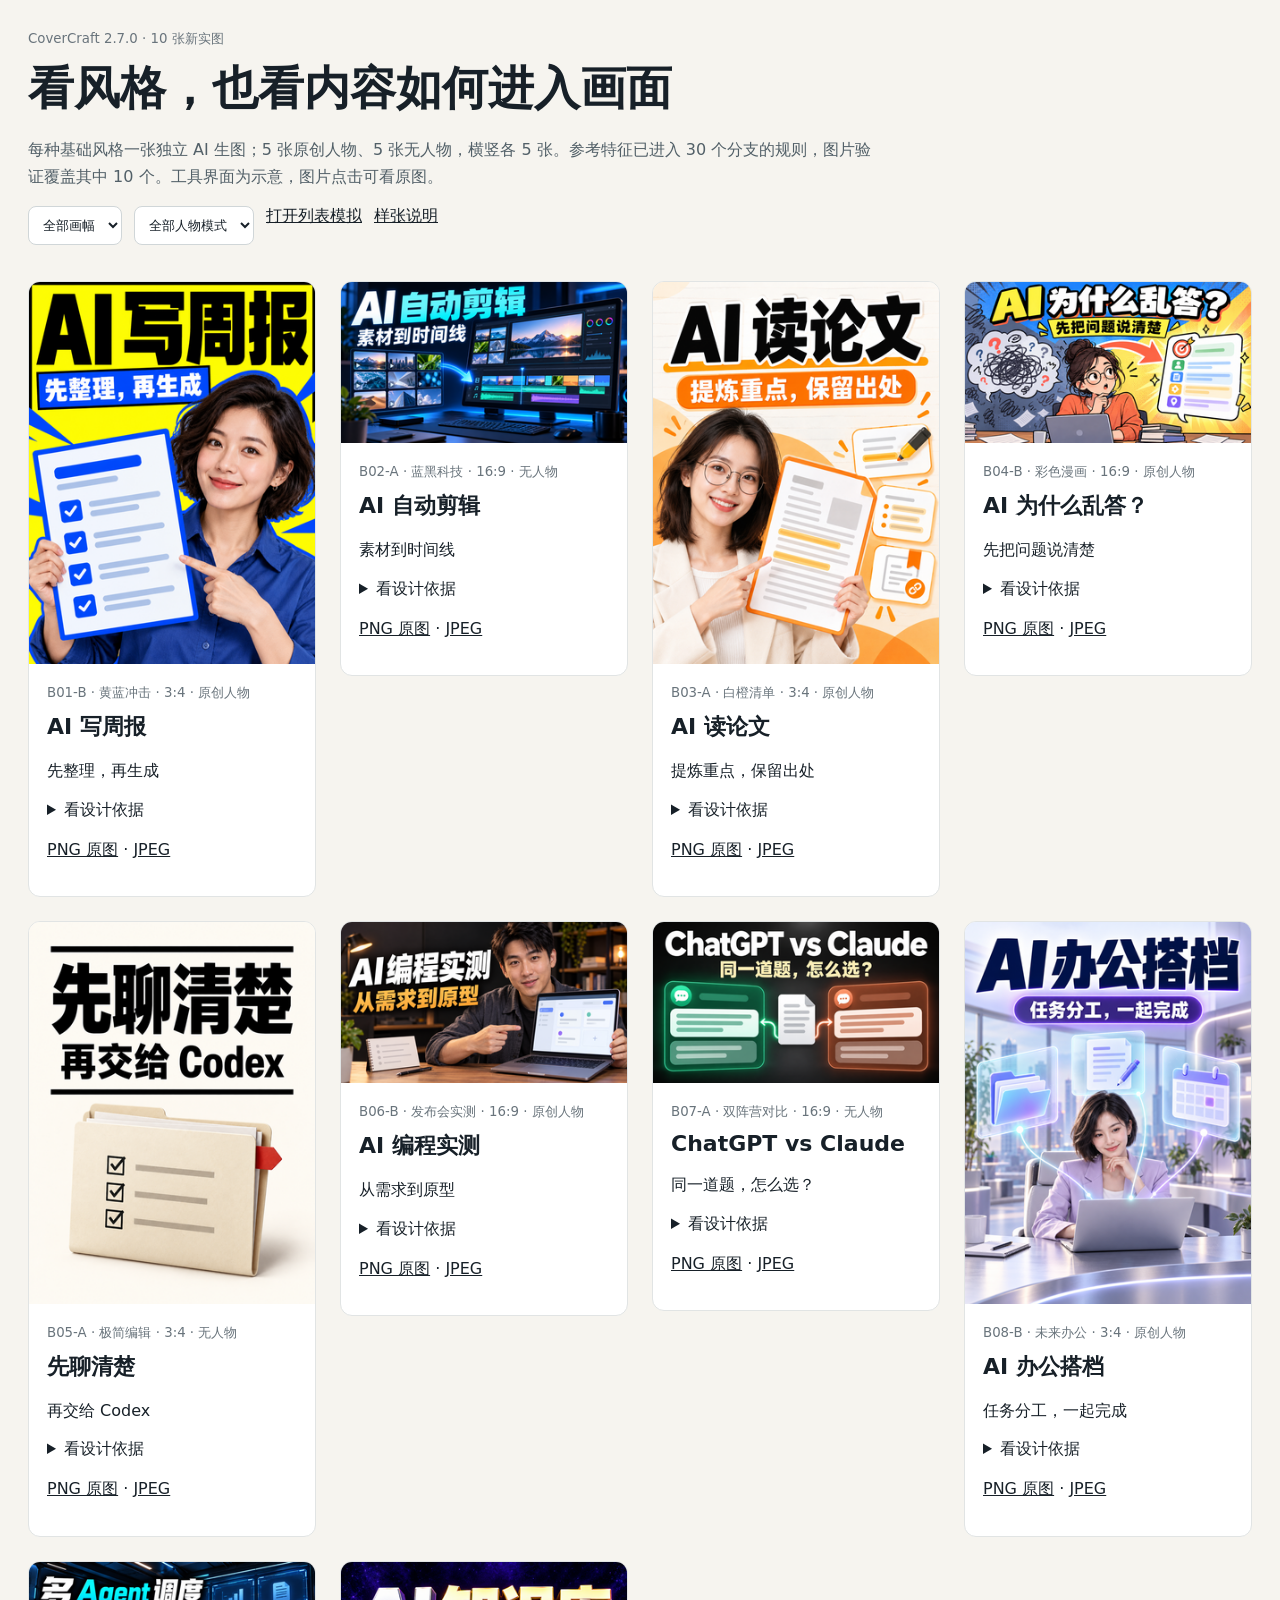
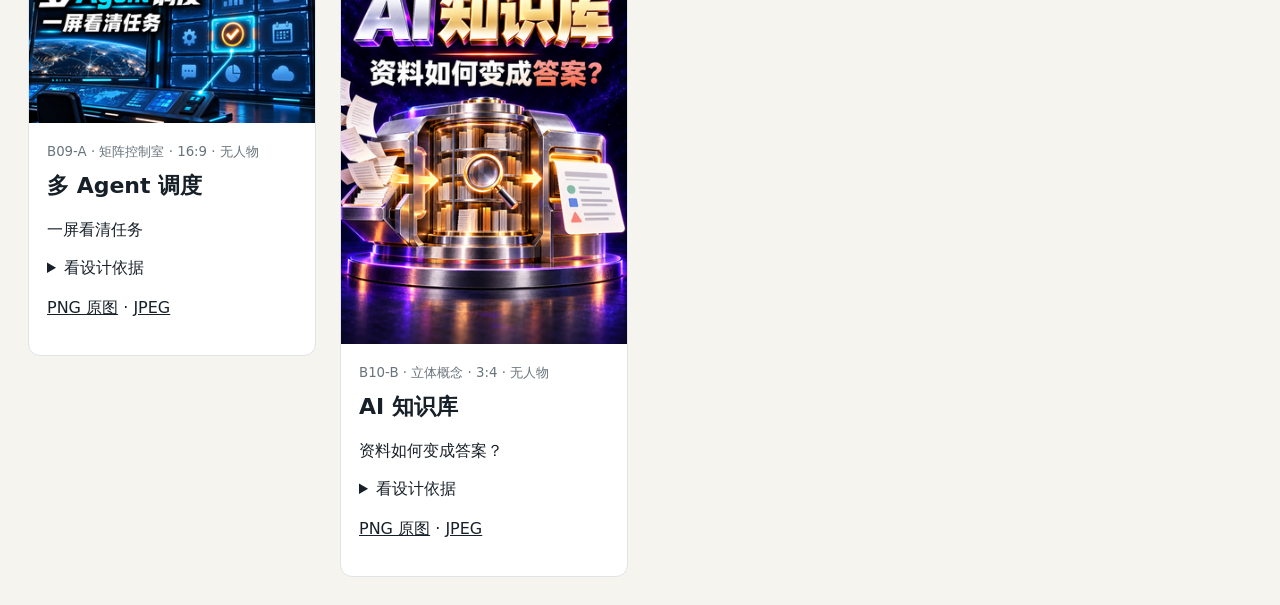
==== examples/integrated-styles-v3/index.html @ 3ae91609 "Integrate creator research across 30 branches and add 10 AI covers" ====
<!doctype html><html lang="zh-CN"><meta charset="utf-8"><meta name="viewport" content="width=device-width,initial-scale=1"><title>CoverCraft · 十种 AI 封面风格</title><style>*{box-sizing:border-box}body{margin:0;background:#f6f4ef;color:#172028;font:16px system-ui,sans-serif}header,main{max-width:1280px;margin:auto;padding:28px}h1{font-size:clamp(28px,4vw,46px);margin:10px 0}header p{max-width:850px;line-height:1.7;color:#526068}.filters{display:flex;gap:12px;flex-wrap:wrap}select,a{color:inherit}select{padding:10px;border:1px solid #d0d6d8;border-radius:8px;background:white}main{display:grid;grid-template-columns:repeat(auto-fit,minmax(280px,1fr));gap:24px;padding-top:8px}article{align-self:start;background:white;border:1px solid #e1e4e4;border-radius:12px;overflow:hidden}img{display:block;width:100%;height:auto}.info{padding:18px}small{color:#69747c}h2{font-size:22px;margin:10px 0}.info p{line-height:1.6}details p{color:#526068}a:hover{color:#245e9b}[hidden]{display:none}</style><header><small>CoverCraft 2.7.0 · 10 张新实图</small><h1>看风格，也看内容如何进入画面</h1><p>每种基础风格一张独立 AI 生图；5 张原创人物、5 张无人物，横竖各 5 张。参考特征已进入 30 个分支的规则，图片验证覆盖其中 10 个。工具界面为示意，图片点击可看原图。</p><div class="filters"><select id="ratio" aria-label="画幅"><option value="all">全部画幅</option><option value="16:9">横版</option><option value="3:4">竖版</option></select><select id="people" aria-label="人物"><option value="all">全部人物模式</option><option value="original_character">有人物</option><option value="none">无人物</option></select><a href="feed-preview.html">打开列表模拟</a><a href="README.md">样张说明</a></div></header><main><article data-ratio="3:4" data-people="original_character"><a href="../../cover-craft/assets/style-examples/01-b01-ai-weekly.png"><img src="../../cover-craft/assets/style-examples/thumbs/01-b01-ai-weekly.png" alt="AI 写周报"></a><div class="info"><small>B01-B · 黄蓝冲击 · 3:4 · 原创人物</small><h2>AI 写周报</h2><p>先整理，再生成</p><details><summary>看设计依据</summary><p>吸收黑底黄字、巨大标题与主体轮廓；换成黄蓝办公场景、新人物和周报主物件。</p></details><p><a href="../../cover-craft/assets/style-examples/01-b01-ai-weekly.png">PNG 原图</a> · <a href="jpeg/01-b01-ai-weekly.jpg">JPEG</a></p></div></article><article data-ratio="16:9" data-people="none"><a href="../../cover-craft/assets/style-examples/02-b02-ai-editing.png"><img src="../../cover-craft/assets/style-examples/thumbs/02-b02-ai-editing.png" alt="AI 自动剪辑"></a><div class="info"><small>B02-A · 蓝黑科技 · 16:9 · 无人物</small><h2>AI 自动剪辑</h2><p>素材到时间线</p><details><summary>看设计依据</summary><p>吸收彩色时间线与强标题层级，移除人物和宇宙背景，改成有统一透视的剪辑工作台。</p></details><p><a href="../../cover-craft/assets/style-examples/02-b02-ai-editing.png">PNG 原图</a> · <a href="jpeg/02-b02-ai-editing.jpg">JPEG</a></p></div></article><article data-ratio="3:4" data-people="original_character"><a href="../../cover-craft/assets/style-examples/03-b03-ai-paper.png"><img src="../../cover-craft/assets/style-examples/thumbs/03-b03-ai-paper.png" alt="AI 读论文"></a><div class="info"><small>B03-A · 白橙清单 · 3:4 · 原创人物</small><h2>AI 读论文</h2><p>提炼重点，保留出处</p><details><summary>看设计依据</summary><p>吸收浅底标题卡的层次和完整大字；延展为白橙功能卡，加入原创讲解人物与出处标记。</p></details><p><a href="../../cover-craft/assets/style-examples/03-b03-ai-paper.png">PNG 原图</a> · <a href="jpeg/03-b03-ai-paper.jpg">JPEG</a></p></div></article><article data-ratio="16:9" data-people="original_character"><a href="../../cover-craft/assets/style-examples/04-b04-ai-prompt.png"><img src="../../cover-craft/assets/style-examples/thumbs/04-b04-ai-prompt.png" alt="AI 为什么乱答？"></a><div class="info"><small>B04-B · 彩色漫画 · 16:9 · 原创人物</small><h2>AI 为什么乱答？</h2><p>先把问题说清楚</p><details><summary>看设计依据</summary><p>吸收漫画结果画面与粗描边文字；改为原创漫画角色和模糊到清晰的提问关系。</p></details><p><a href="../../cover-craft/assets/style-examples/04-b04-ai-prompt.png">PNG 原图</a> · <a href="jpeg/04-b04-ai-prompt.jpg">JPEG</a></p></div></article><article data-ratio="3:4" data-people="none"><a href="../../cover-craft/assets/style-examples/05-b05-ai-handoff.png"><img src="../../cover-craft/assets/style-examples/thumbs/05-b05-ai-handoff.png" alt="先聊清楚"></a><div class="info"><small>B05-A · 极简编辑 · 3:4 · 无人物</small><h2>先聊清楚</h2><p>再交给 Codex</p><details><summary>看设计依据</summary><p>吸收白底黑字与编辑式留白；移除两个人物，改成开发说明这个单一主对象。</p></details><p><a href="../../cover-craft/assets/style-examples/05-b05-ai-handoff.png">PNG 原图</a> · <a href="jpeg/05-b05-ai-handoff.jpg">JPEG</a></p></div></article><article data-ratio="16:9" data-people="original_character"><a href="../../cover-craft/assets/style-examples/06-b06-ai-coding.png"><img src="../../cover-craft/assets/style-examples/thumbs/06-b06-ai-coding.png" alt="AI 编程实测"></a><div class="info"><small>B06-B · 发布会实测 · 16:9 · 原创人物</small><h2>AI 编程实测</h2><p>从需求到原型</p><details><summary>看设计依据</summary><p>吸收真人与可展示实物的体验证据；把证书换成原型电脑，改成原创亚洲男讲解者与工作室构图。</p></details><p><a href="../../cover-craft/assets/style-examples/06-b06-ai-coding.png">PNG 原图</a> · <a href="jpeg/06-b06-ai-coding.jpg">JPEG</a></p></div></article><article data-ratio="16:9" data-people="none"><a href="../../cover-craft/assets/style-examples/07-b07-ai-models.png"><img src="../../cover-craft/assets/style-examples/thumbs/07-b07-ai-models.png" alt="ChatGPT vs Claude"></a><div class="info"><small>B07-A · 双阵营对比 · 16:9 · 无人物</small><h2>ChatGPT vs Claude</h2><p>同一道题，怎么选？</p><details><summary>看设计依据</summary><p>吸收绿与陶土两区和同等权重的对象；移除中间人物，加入同题输入卡，使用中立问题。</p></details><p><a href="../../cover-craft/assets/style-examples/07-b07-ai-models.png">PNG 原图</a> · <a href="jpeg/07-b07-ai-models.jpg">JPEG</a></p></div></article><article data-ratio="3:4" data-people="original_character"><a href="../../cover-craft/assets/style-examples/08-b08-ai-office.png"><img src="../../cover-craft/assets/style-examples/thumbs/08-b08-ai-office.png" alt="AI 办公搭档"></a><div class="info"><small>B08-B · 未来办公 · 3:4 · 原创人物</small><h2>AI 办公搭档</h2><p>任务分工，一起完成</p><details><summary>看设计依据</summary><p>吸收办公任务围绕主体的结构，改为普通原创人物、统一未来工作台和三块协作模块。</p></details><p><a href="../../cover-craft/assets/style-examples/08-b08-ai-office.png">PNG 原图</a> · <a href="jpeg/08-b08-ai-office.jpg">JPEG</a></p></div></article><article data-ratio="16:9" data-people="none"><a href="../../cover-craft/assets/style-examples/09-b09-ai-agents.png"><img src="../../cover-craft/assets/style-examples/thumbs/09-b09-ai-agents.png" alt="多 Agent 调度"></a><div class="info"><small>B09-A · 矩阵控制室 · 16:9 · 无人物</small><h2>多 Agent 调度</h2><p>一屏看清任务</p><details><summary>看设计依据</summary><p>取你提供的拼图第一行最右侧的矩阵结构；改为九格任务墙和无人物控制台，任务逻辑参考 C16-S2 与 C14-S2。</p></details><p><a href="../../cover-craft/assets/style-examples/09-b09-ai-agents.png">PNG 原图</a> · <a href="jpeg/09-b09-ai-agents.jpg">JPEG</a></p></div></article><article data-ratio="3:4" data-people="none"><a href="../../cover-craft/assets/style-examples/10-b10-ai-knowledge.png"><img src="../../cover-craft/assets/style-examples/thumbs/10-b10-ai-knowledge.png" alt="AI 知识库"></a><div class="info"><small>B10-B · 立体概念 · 3:4 · 无人物</small><h2>AI 知识库</h2><p>资料如何变成答案？</p><details><summary>看设计依据</summary><p>吸收金属立体主物和轮廓光；去掉人物、王冠和模型标志，延展为可看懂内部关系的知识库器物。</p></details><p><a href="../../cover-craft/assets/style-examples/10-b10-ai-knowledge.png">PNG 原图</a> · <a href="jpeg/10-b10-ai-knowledge.jpg">JPEG</a></p></div></article></main><script>const ratio=document.querySelector('#ratio'),people=document.querySelector('#people');function filter(){document.querySelectorAll('article').forEach(c=>c.hidden=(ratio.value!=='all'&&c.dataset.ratio!==ratio.value)||(people.value!=='all'&&c.dataset.people!==people.value))}ratio.onchange=people.onchange=filter;</script></html>
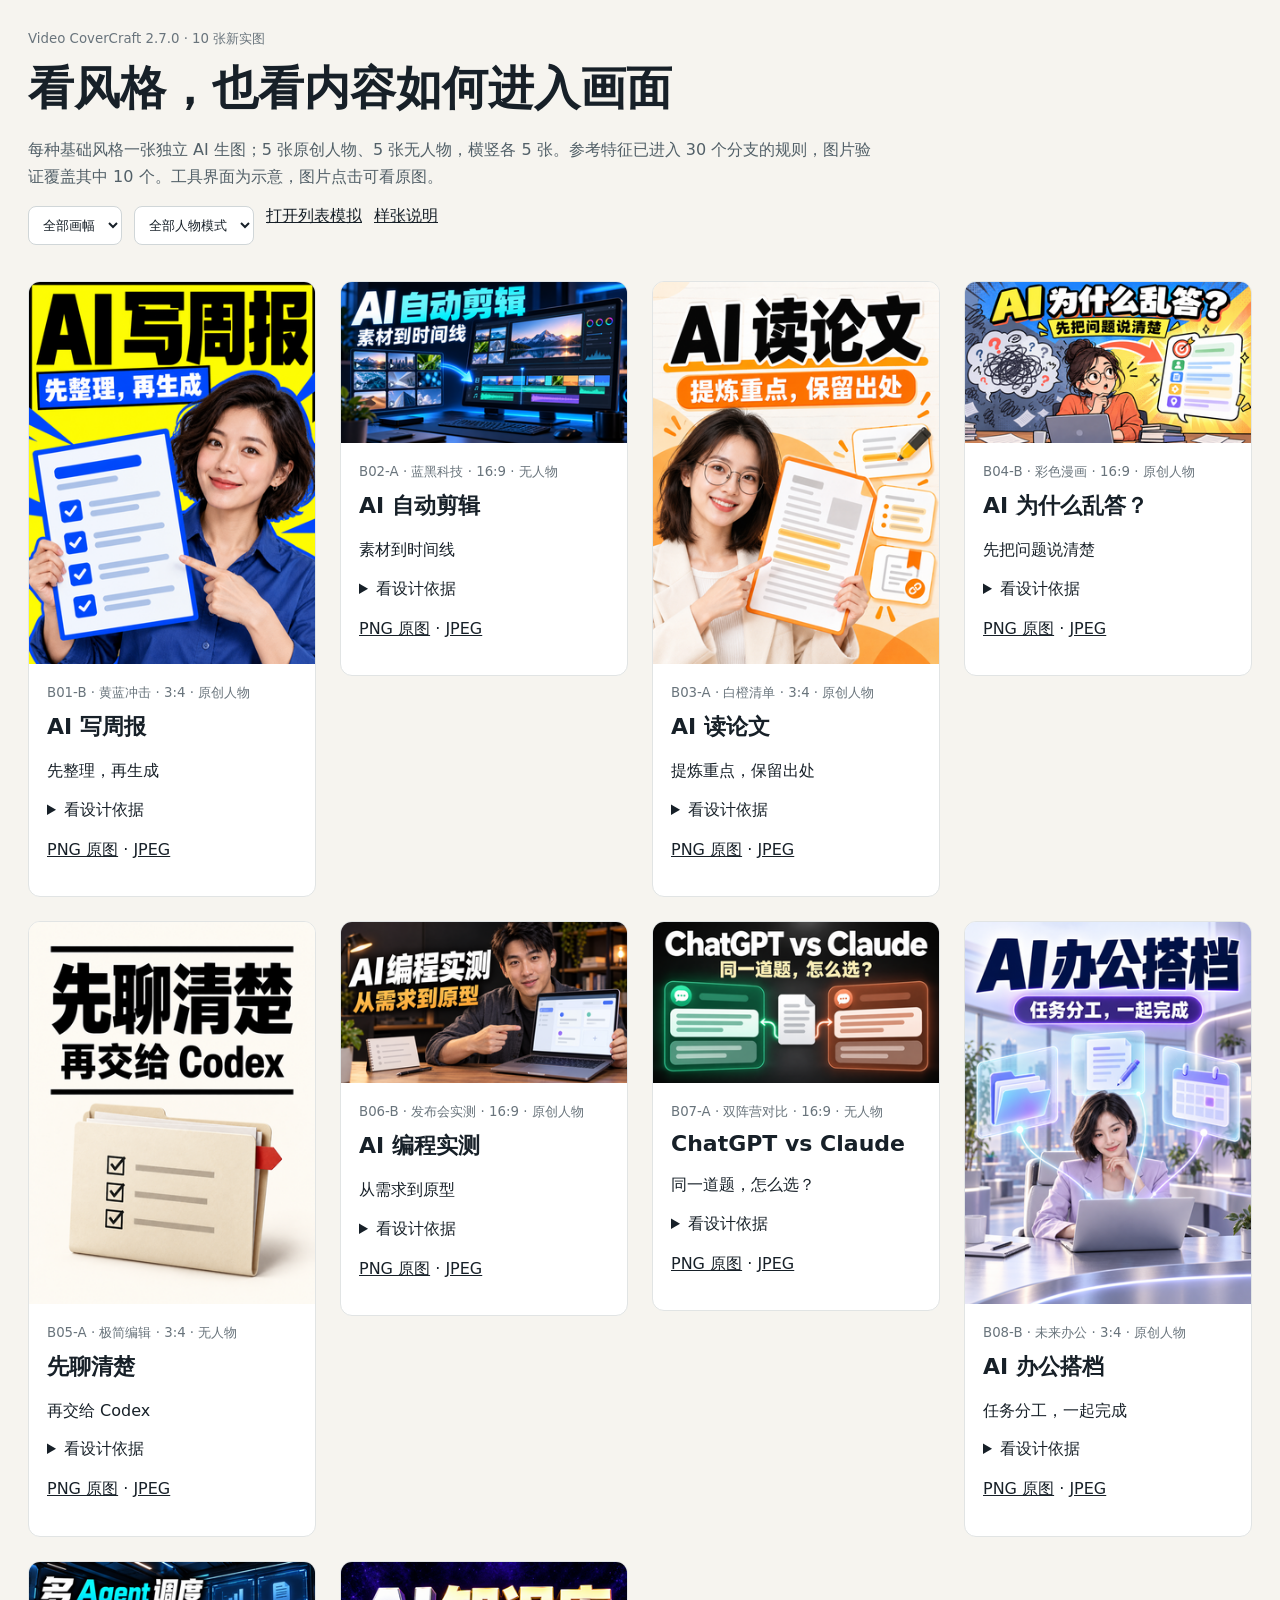
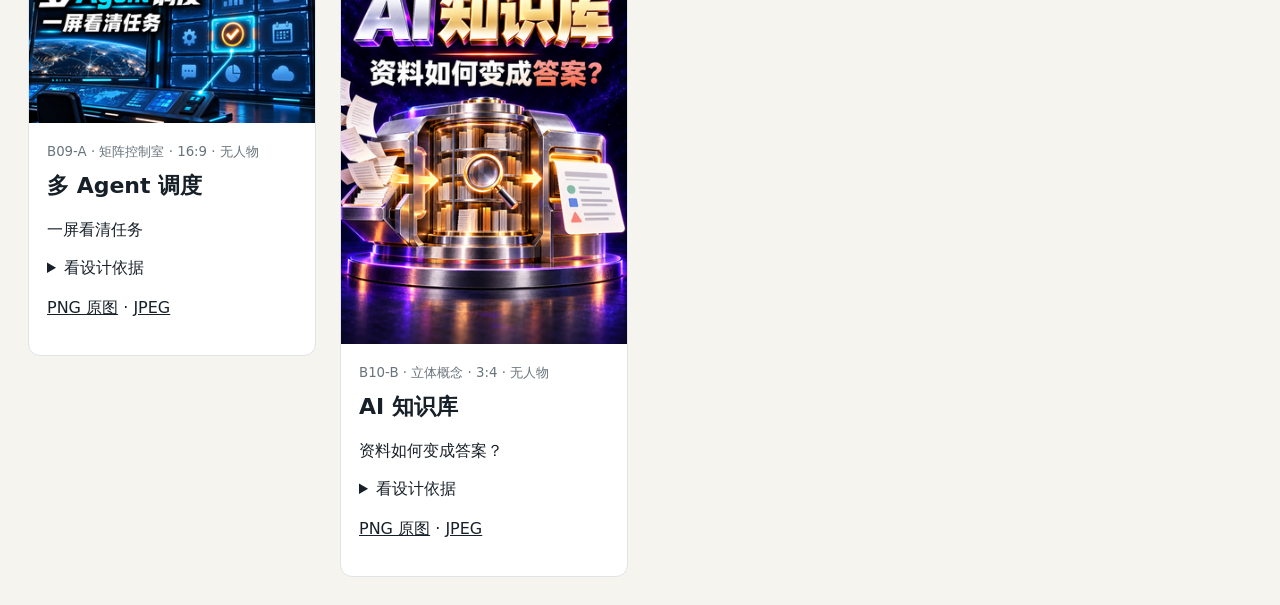
==== commit 23a960e8: "Rename skill to Video CoverCraft" ====
--- a/examples/integrated-styles-v3/index.html
+++ b/examples/integrated-styles-v3/index.html
@@ -1 +1 @@
-<!doctype html><html lang="zh-CN"><meta charset="utf-8"><meta name="viewport" content="width=device-width,initial-scale=1"><title>CoverCraft · 十种 AI 封面风格</title><style>*{box-sizing:border-box}body{margin:0;background:#f6f4ef;color:#172028;font:16px system-ui,sans-serif}header,main{max-width:1280px;margin:auto;padding:28px}h1{font-size:clamp(28px,4vw,46px);margin:10px 0}header p{max-width:850px;line-height:1.7;color:#526068}.filters{display:flex;gap:12px;flex-wrap:wrap}select,a{color:inherit}select{padding:10px;border:1px solid #d0d6d8;border-radius:8px;background:white}main{display:grid;grid-template-columns:repeat(auto-fit,minmax(280px,1fr));gap:24px;padding-top:8px}article{align-self:start;background:white;border:1px solid #e1e4e4;border-radius:12px;overflow:hidden}img{display:block;width:100%;height:auto}.info{padding:18px}small{color:#69747c}h2{font-size:22px;margin:10px 0}.info p{line-height:1.6}details p{color:#526068}a:hover{color:#245e9b}[hidden]{display:none}</style><header><small>CoverCraft 2.7.0 · 10 张新实图</small><h1>看风格，也看内容如何进入画面</h1><p>每种基础风格一张独立 AI 生图；5 张原创人物、5 张无人物，横竖各 5 张。参考特征已进入 30 个分支的规则，图片验证覆盖其中 10 个。工具界面为示意，图片点击可看原图。</p><div class="filters"><select id="ratio" aria-label="画幅"><option value="all">全部画幅</option><option value="16:9">横版</option><option value="3:4">竖版</option></select><select id="people" aria-label="人物"><option value="all">全部人物模式</option><option value="original_character">有人物</option><option value="none">无人物</option></select><a href="feed-preview.html">打开列表模拟</a><a href="README.md">样张说明</a></div></header><main><article data-ratio="3:4" data-people="original_character"><a href="../../cover-craft/assets/style-examples/01-b01-ai-weekly.png"><img src="../../cover-craft/assets/style-examples/thumbs/01-b01-ai-weekly.png" alt="AI 写周报"></a><div class="info"><small>B01-B · 黄蓝冲击 · 3:4 · 原创人物</small><h2>AI 写周报</h2><p>先整理，再生成</p><details><summary>看设计依据</summary><p>吸收黑底黄字、巨大标题与主体轮廓；换成黄蓝办公场景、新人物和周报主物件。</p></details><p><a href="../../cover-craft/assets/style-examples/01-b01-ai-weekly.png">PNG 原图</a> · <a href="jpeg/01-b01-ai-weekly.jpg">JPEG</a></p></div></article><article data-ratio="16:9" data-people="none"><a href="../../cover-craft/assets/style-examples/02-b02-ai-editing.png"><img src="../../cover-craft/assets/style-examples/thumbs/02-b02-ai-editing.png" alt="AI 自动剪辑"></a><div class="info"><small>B02-A · 蓝黑科技 · 16:9 · 无人物</small><h2>AI 自动剪辑</h2><p>素材到时间线</p><details><summary>看设计依据</summary><p>吸收彩色时间线与强标题层级，移除人物和宇宙背景，改成有统一透视的剪辑工作台。</p></details><p><a href="../../cover-craft/assets/style-examples/02-b02-ai-editing.png">PNG 原图</a> · <a href="jpeg/02-b02-ai-editing.jpg">JPEG</a></p></div></article><article data-ratio="3:4" data-people="original_character"><a href="../../cover-craft/assets/style-examples/03-b03-ai-paper.png"><img src="../../cover-craft/assets/style-examples/thumbs/03-b03-ai-paper.png" alt="AI 读论文"></a><div class="info"><small>B03-A · 白橙清单 · 3:4 · 原创人物</small><h2>AI 读论文</h2><p>提炼重点，保留出处</p><details><summary>看设计依据</summary><p>吸收浅底标题卡的层次和完整大字；延展为白橙功能卡，加入原创讲解人物与出处标记。</p></details><p><a href="../../cover-craft/assets/style-examples/03-b03-ai-paper.png">PNG 原图</a> · <a href="jpeg/03-b03-ai-paper.jpg">JPEG</a></p></div></article><article data-ratio="16:9" data-people="original_character"><a href="../../cover-craft/assets/style-examples/04-b04-ai-prompt.png"><img src="../../cover-craft/assets/style-examples/thumbs/04-b04-ai-prompt.png" alt="AI 为什么乱答？"></a><div class="info"><small>B04-B · 彩色漫画 · 16:9 · 原创人物</small><h2>AI 为什么乱答？</h2><p>先把问题说清楚</p><details><summary>看设计依据</summary><p>吸收漫画结果画面与粗描边文字；改为原创漫画角色和模糊到清晰的提问关系。</p></details><p><a href="../../cover-craft/assets/style-examples/04-b04-ai-prompt.png">PNG 原图</a> · <a href="jpeg/04-b04-ai-prompt.jpg">JPEG</a></p></div></article><article data-ratio="3:4" data-people="none"><a href="../../cover-craft/assets/style-examples/05-b05-ai-handoff.png"><img src="../../cover-craft/assets/style-examples/thumbs/05-b05-ai-handoff.png" alt="先聊清楚"></a><div class="info"><small>B05-A · 极简编辑 · 3:4 · 无人物</small><h2>先聊清楚</h2><p>再交给 Codex</p><details><summary>看设计依据</summary><p>吸收白底黑字与编辑式留白；移除两个人物，改成开发说明这个单一主对象。</p></details><p><a href="../../cover-craft/assets/style-examples/05-b05-ai-handoff.png">PNG 原图</a> · <a href="jpeg/05-b05-ai-handoff.jpg">JPEG</a></p></div></article><article data-ratio="16:9" data-people="original_character"><a href="../../cover-craft/assets/style-examples/06-b06-ai-coding.png"><img src="../../cover-craft/assets/style-examples/thumbs/06-b06-ai-coding.png" alt="AI 编程实测"></a><div class="info"><small>B06-B · 发布会实测 · 16:9 · 原创人物</small><h2>AI 编程实测</h2><p>从需求到原型</p><details><summary>看设计依据</summary><p>吸收真人与可展示实物的体验证据；把证书换成原型电脑，改成原创亚洲男讲解者与工作室构图。</p></details><p><a href="../../cover-craft/assets/style-examples/06-b06-ai-coding.png">PNG 原图</a> · <a href="jpeg/06-b06-ai-coding.jpg">JPEG</a></p></div></article><article data-ratio="16:9" data-people="none"><a href="../../cover-craft/assets/style-examples/07-b07-ai-models.png"><img src="../../cover-craft/assets/style-examples/thumbs/07-b07-ai-models.png" alt="ChatGPT vs Claude"></a><div class="info"><small>B07-A · 双阵营对比 · 16:9 · 无人物</small><h2>ChatGPT vs Claude</h2><p>同一道题，怎么选？</p><details><summary>看设计依据</summary><p>吸收绿与陶土两区和同等权重的对象；移除中间人物，加入同题输入卡，使用中立问题。</p></details><p><a href="../../cover-craft/assets/style-examples/07-b07-ai-models.png">PNG 原图</a> · <a href="jpeg/07-b07-ai-models.jpg">JPEG</a></p></div></article><article data-ratio="3:4" data-people="original_character"><a href="../../cover-craft/assets/style-examples/08-b08-ai-office.png"><img src="../../cover-craft/assets/style-examples/thumbs/08-b08-ai-office.png" alt="AI 办公搭档"></a><div class="info"><small>B08-B · 未来办公 · 3:4 · 原创人物</small><h2>AI 办公搭档</h2><p>任务分工，一起完成</p><details><summary>看设计依据</summary><p>吸收办公任务围绕主体的结构，改为普通原创人物、统一未来工作台和三块协作模块。</p></details><p><a href="../../cover-craft/assets/style-examples/08-b08-ai-office.png">PNG 原图</a> · <a href="jpeg/08-b08-ai-office.jpg">JPEG</a></p></div></article><article data-ratio="16:9" data-people="none"><a href="../../cover-craft/assets/style-examples/09-b09-ai-agents.png"><img src="../../cover-craft/assets/style-examples/thumbs/09-b09-ai-agents.png" alt="多 Agent 调度"></a><div class="info"><small>B09-A · 矩阵控制室 · 16:9 · 无人物</small><h2>多 Agent 调度</h2><p>一屏看清任务</p><details><summary>看设计依据</summary><p>取你提供的拼图第一行最右侧的矩阵结构；改为九格任务墙和无人物控制台，任务逻辑参考 C16-S2 与 C14-S2。</p></details><p><a href="../../cover-craft/assets/style-examples/09-b09-ai-agents.png">PNG 原图</a> · <a href="jpeg/09-b09-ai-agents.jpg">JPEG</a></p></div></article><article data-ratio="3:4" data-people="none"><a href="../../cover-craft/assets/style-examples/10-b10-ai-knowledge.png"><img src="../../cover-craft/assets/style-examples/thumbs/10-b10-ai-knowledge.png" alt="AI 知识库"></a><div class="info"><small>B10-B · 立体概念 · 3:4 · 无人物</small><h2>AI 知识库</h2><p>资料如何变成答案？</p><details><summary>看设计依据</summary><p>吸收金属立体主物和轮廓光；去掉人物、王冠和模型标志，延展为可看懂内部关系的知识库器物。</p></details><p><a href="../../cover-craft/assets/style-examples/10-b10-ai-knowledge.png">PNG 原图</a> · <a href="jpeg/10-b10-ai-knowledge.jpg">JPEG</a></p></div></article></main><script>const ratio=document.querySelector('#ratio'),people=document.querySelector('#people');function filter(){document.querySelectorAll('article').forEach(c=>c.hidden=(ratio.value!=='all'&&c.dataset.ratio!==ratio.value)||(people.value!=='all'&&c.dataset.people!==people.value))}ratio.onchange=people.onchange=filter;</script></html>+<!doctype html><html lang="zh-CN"><meta charset="utf-8"><meta name="viewport" content="width=device-width,initial-scale=1"><title>Video CoverCraft · 十种 AI 封面风格</title><style>*{box-sizing:border-box}body{margin:0;background:#f6f4ef;color:#172028;font:16px system-ui,sans-serif}header,main{max-width:1280px;margin:auto;padding:28px}h1{font-size:clamp(28px,4vw,46px);margin:10px 0}header p{max-width:850px;line-height:1.7;color:#526068}.filters{display:flex;gap:12px;flex-wrap:wrap}select,a{color:inherit}select{padding:10px;border:1px solid #d0d6d8;border-radius:8px;background:white}main{display:grid;grid-template-columns:repeat(auto-fit,minmax(280px,1fr));gap:24px;padding-top:8px}article{align-self:start;background:white;border:1px solid #e1e4e4;border-radius:12px;overflow:hidden}img{display:block;width:100%;height:auto}.info{padding:18px}small{color:#69747c}h2{font-size:22px;margin:10px 0}.info p{line-height:1.6}details p{color:#526068}a:hover{color:#245e9b}[hidden]{display:none}</style><header><small>Video CoverCraft 2.7.0 · 10 张新实图</small><h1>看风格，也看内容如何进入画面</h1><p>每种基础风格一张独立 AI 生图；5 张原创人物、5 张无人物，横竖各 5 张。参考特征已进入 30 个分支的规则，图片验证覆盖其中 10 个。工具界面为示意，图片点击可看原图。</p><div class="filters"><select id="ratio" aria-label="画幅"><option value="all">全部画幅</option><option value="16:9">横版</option><option value="3:4">竖版</option></select><select id="people" aria-label="人物"><option value="all">全部人物模式</option><option value="original_character">有人物</option><option value="none">无人物</option></select><a href="feed-preview.html">打开列表模拟</a><a href="README.md">样张说明</a></div></header><main><article data-ratio="3:4" data-people="original_character"><a href="../../video-cover-craft/assets/style-examples/01-b01-ai-weekly.png"><img src="../../video-cover-craft/assets/style-examples/thumbs/01-b01-ai-weekly.png" alt="AI 写周报"></a><div class="info"><small>B01-B · 黄蓝冲击 · 3:4 · 原创人物</small><h2>AI 写周报</h2><p>先整理，再生成</p><details><summary>看设计依据</summary><p>吸收黑底黄字、巨大标题与主体轮廓；换成黄蓝办公场景、新人物和周报主物件。</p></details><p><a href="../../video-cover-craft/assets/style-examples/01-b01-ai-weekly.png">PNG 原图</a> · <a href="jpeg/01-b01-ai-weekly.jpg">JPEG</a></p></div></article><article data-ratio="16:9" data-people="none"><a href="../../video-cover-craft/assets/style-examples/02-b02-ai-editing.png"><img src="../../video-cover-craft/assets/style-examples/thumbs/02-b02-ai-editing.png" alt="AI 自动剪辑"></a><div class="info"><small>B02-A · 蓝黑科技 · 16:9 · 无人物</small><h2>AI 自动剪辑</h2><p>素材到时间线</p><details><summary>看设计依据</summary><p>吸收彩色时间线与强标题层级，移除人物和宇宙背景，改成有统一透视的剪辑工作台。</p></details><p><a href="../../video-cover-craft/assets/style-examples/02-b02-ai-editing.png">PNG 原图</a> · <a href="jpeg/02-b02-ai-editing.jpg">JPEG</a></p></div></article><article data-ratio="3:4" data-people="original_character"><a href="../../video-cover-craft/assets/style-examples/03-b03-ai-paper.png"><img src="../../video-cover-craft/assets/style-examples/thumbs/03-b03-ai-paper.png" alt="AI 读论文"></a><div class="info"><small>B03-A · 白橙清单 · 3:4 · 原创人物</small><h2>AI 读论文</h2><p>提炼重点，保留出处</p><details><summary>看设计依据</summary><p>吸收浅底标题卡的层次和完整大字；延展为白橙功能卡，加入原创讲解人物与出处标记。</p></details><p><a href="../../video-cover-craft/assets/style-examples/03-b03-ai-paper.png">PNG 原图</a> · <a href="jpeg/03-b03-ai-paper.jpg">JPEG</a></p></div></article><article data-ratio="16:9" data-people="original_character"><a href="../../video-cover-craft/assets/style-examples/04-b04-ai-prompt.png"><img src="../../video-cover-craft/assets/style-examples/thumbs/04-b04-ai-prompt.png" alt="AI 为什么乱答？"></a><div class="info"><small>B04-B · 彩色漫画 · 16:9 · 原创人物</small><h2>AI 为什么乱答？</h2><p>先把问题说清楚</p><details><summary>看设计依据</summary><p>吸收漫画结果画面与粗描边文字；改为原创漫画角色和模糊到清晰的提问关系。</p></details><p><a href="../../video-cover-craft/assets/style-examples/04-b04-ai-prompt.png">PNG 原图</a> · <a href="jpeg/04-b04-ai-prompt.jpg">JPEG</a></p></div></article><article data-ratio="3:4" data-people="none"><a href="../../video-cover-craft/assets/style-examples/05-b05-ai-handoff.png"><img src="../../video-cover-craft/assets/style-examples/thumbs/05-b05-ai-handoff.png" alt="先聊清楚"></a><div class="info"><small>B05-A · 极简编辑 · 3:4 · 无人物</small><h2>先聊清楚</h2><p>再交给 Codex</p><details><summary>看设计依据</summary><p>吸收白底黑字与编辑式留白；移除两个人物，改成开发说明这个单一主对象。</p></details><p><a href="../../video-cover-craft/assets/style-examples/05-b05-ai-handoff.png">PNG 原图</a> · <a href="jpeg/05-b05-ai-handoff.jpg">JPEG</a></p></div></article><article data-ratio="16:9" data-people="original_character"><a href="../../video-cover-craft/assets/style-examples/06-b06-ai-coding.png"><img src="../../video-cover-craft/assets/style-examples/thumbs/06-b06-ai-coding.png" alt="AI 编程实测"></a><div class="info"><small>B06-B · 发布会实测 · 16:9 · 原创人物</small><h2>AI 编程实测</h2><p>从需求到原型</p><details><summary>看设计依据</summary><p>吸收真人与可展示实物的体验证据；把证书换成原型电脑，改成原创亚洲男讲解者与工作室构图。</p></details><p><a href="../../video-cover-craft/assets/style-examples/06-b06-ai-coding.png">PNG 原图</a> · <a href="jpeg/06-b06-ai-coding.jpg">JPEG</a></p></div></article><article data-ratio="16:9" data-people="none"><a href="../../video-cover-craft/assets/style-examples/07-b07-ai-models.png"><img src="../../video-cover-craft/assets/style-examples/thumbs/07-b07-ai-models.png" alt="ChatGPT vs Claude"></a><div class="info"><small>B07-A · 双阵营对比 · 16:9 · 无人物</small><h2>ChatGPT vs Claude</h2><p>同一道题，怎么选？</p><details><summary>看设计依据</summary><p>吸收绿与陶土两区和同等权重的对象；移除中间人物，加入同题输入卡，使用中立问题。</p></details><p><a href="../../video-cover-craft/assets/style-examples/07-b07-ai-models.png">PNG 原图</a> · <a href="jpeg/07-b07-ai-models.jpg">JPEG</a></p></div></article><article data-ratio="3:4" data-people="original_character"><a href="../../video-cover-craft/assets/style-examples/08-b08-ai-office.png"><img src="../../video-cover-craft/assets/style-examples/thumbs/08-b08-ai-office.png" alt="AI 办公搭档"></a><div class="info"><small>B08-B · 未来办公 · 3:4 · 原创人物</small><h2>AI 办公搭档</h2><p>任务分工，一起完成</p><details><summary>看设计依据</summary><p>吸收办公任务围绕主体的结构，改为普通原创人物、统一未来工作台和三块协作模块。</p></details><p><a href="../../video-cover-craft/assets/style-examples/08-b08-ai-office.png">PNG 原图</a> · <a href="jpeg/08-b08-ai-office.jpg">JPEG</a></p></div></article><article data-ratio="16:9" data-people="none"><a href="../../video-cover-craft/assets/style-examples/09-b09-ai-agents.png"><img src="../../video-cover-craft/assets/style-examples/thumbs/09-b09-ai-agents.png" alt="多 Agent 调度"></a><div class="info"><small>B09-A · 矩阵控制室 · 16:9 · 无人物</small><h2>多 Agent 调度</h2><p>一屏看清任务</p><details><summary>看设计依据</summary><p>取你提供的拼图第一行最右侧的矩阵结构；改为九格任务墙和无人物控制台，任务逻辑参考 C16-S2 与 C14-S2。</p></details><p><a href="../../video-cover-craft/assets/style-examples/09-b09-ai-agents.png">PNG 原图</a> · <a href="jpeg/09-b09-ai-agents.jpg">JPEG</a></p></div></article><article data-ratio="3:4" data-people="none"><a href="../../video-cover-craft/assets/style-examples/10-b10-ai-knowledge.png"><img src="../../video-cover-craft/assets/style-examples/thumbs/10-b10-ai-knowledge.png" alt="AI 知识库"></a><div class="info"><small>B10-B · 立体概念 · 3:4 · 无人物</small><h2>AI 知识库</h2><p>资料如何变成答案？</p><details><summary>看设计依据</summary><p>吸收金属立体主物和轮廓光；去掉人物、王冠和模型标志，延展为可看懂内部关系的知识库器物。</p></details><p><a href="../../video-cover-craft/assets/style-examples/10-b10-ai-knowledge.png">PNG 原图</a> · <a href="jpeg/10-b10-ai-knowledge.jpg">JPEG</a></p></div></article></main><script>const ratio=document.querySelector('#ratio'),people=document.querySelector('#people');function filter(){document.querySelectorAll('article').forEach(c=>c.hidden=(ratio.value!=='all'&&c.dataset.ratio!==ratio.value)||(people.value!=='all'&&c.dataset.people!==people.value))}ratio.onchange=people.onchange=filter;</script></html>
